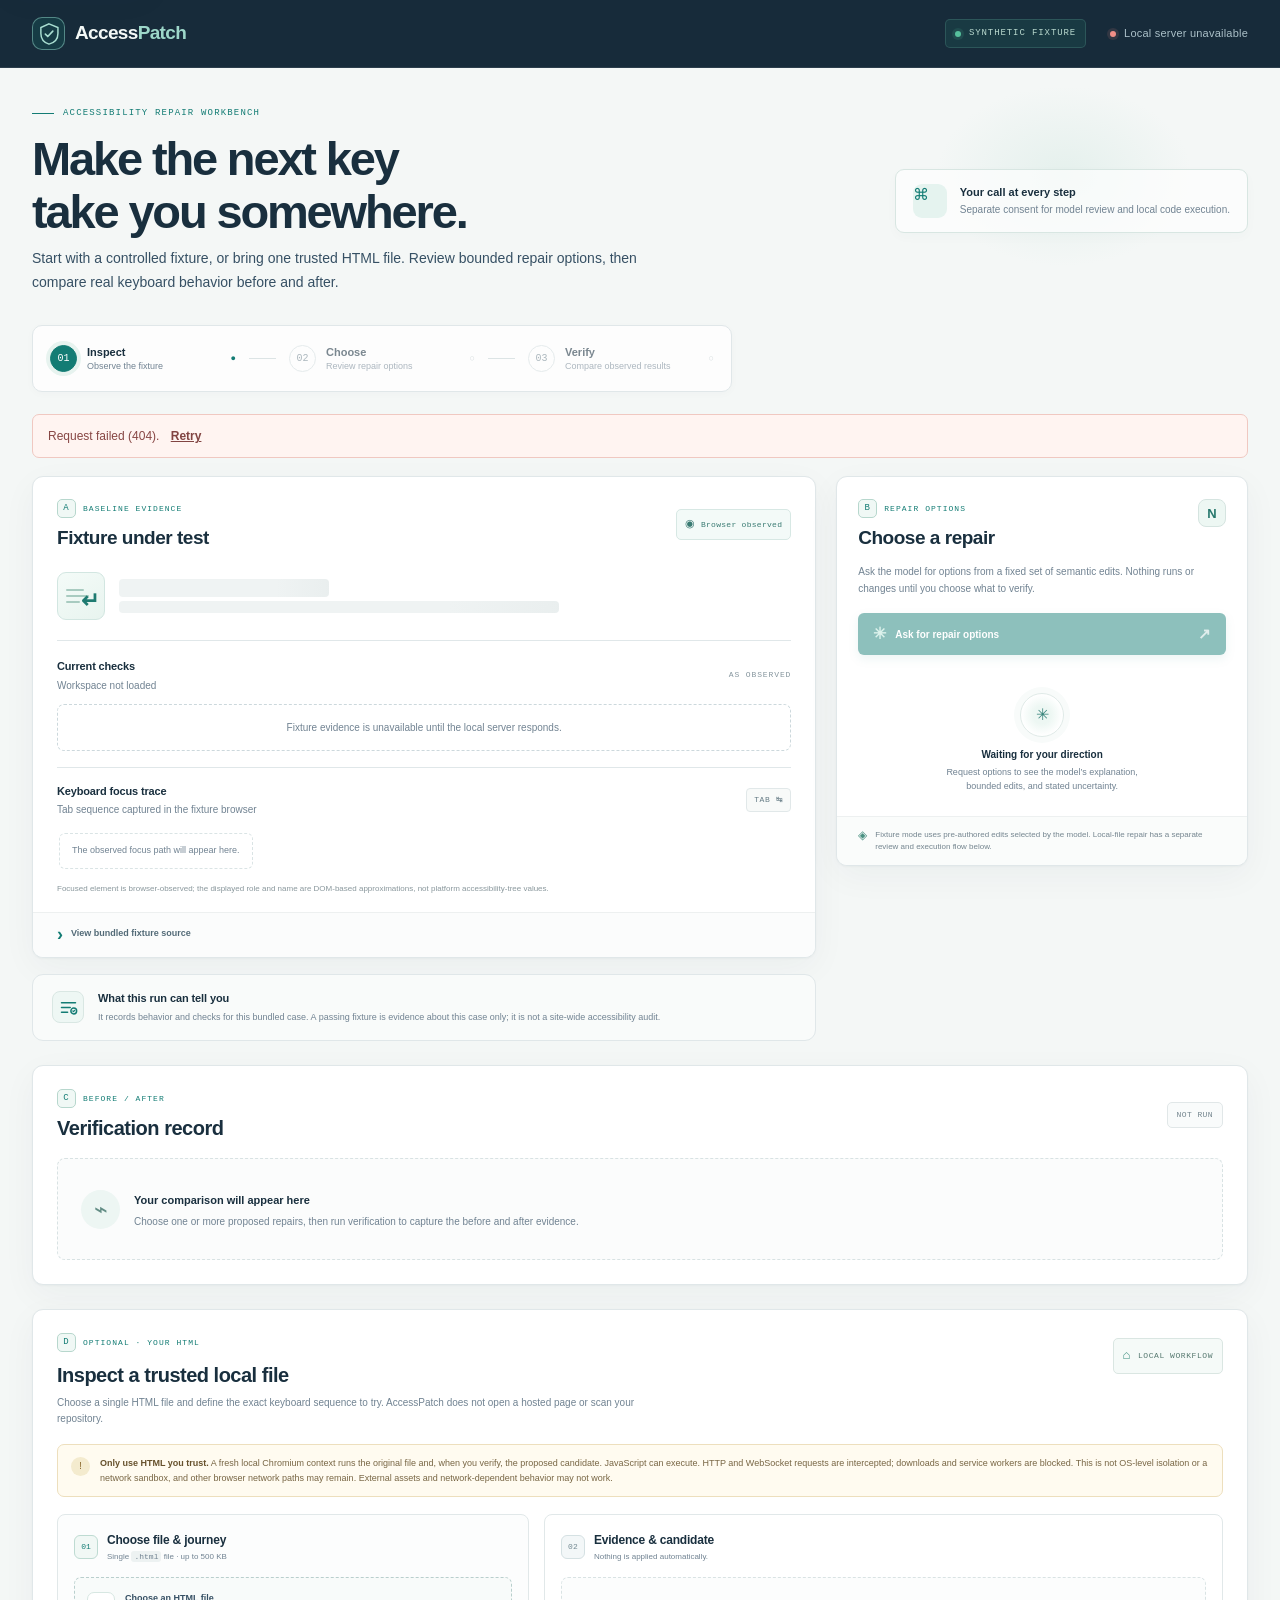
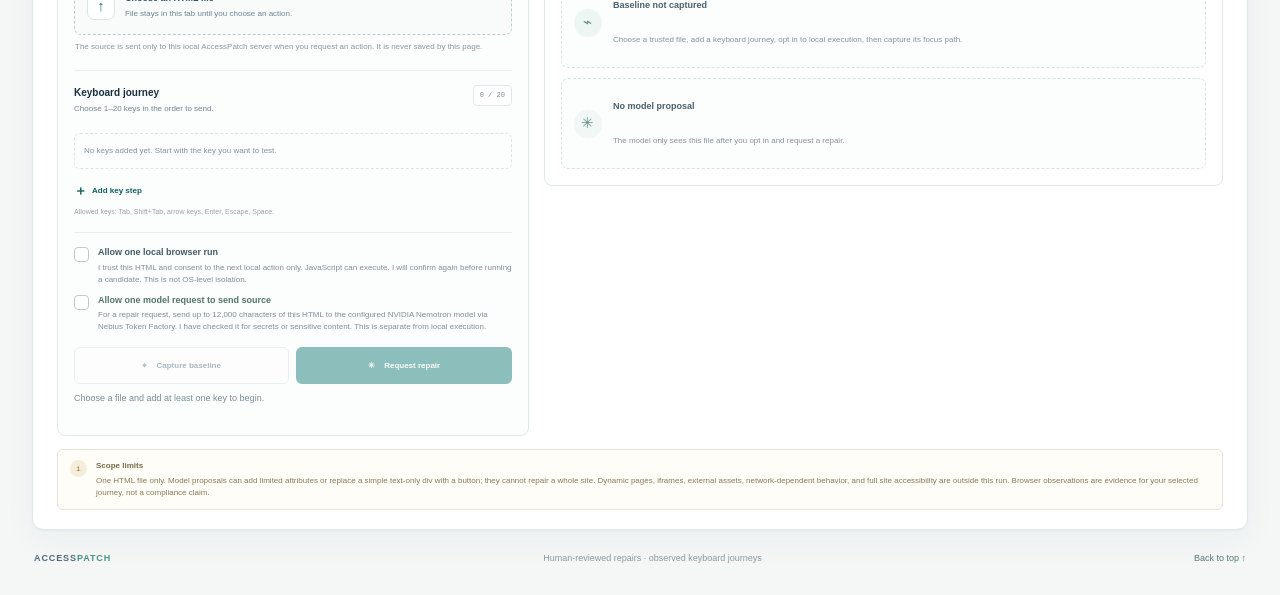
==== index.html @ 70b132ab "Build local accessibility review workbench" ====
<!doctype html>
<html lang="en">
<head>
  <meta charset="utf-8">
  <meta name="viewport" content="width=device-width, initial-scale=1">
  <meta name="theme-color" content="#172b3a">
  <title>AccessPatch — keyboard repair workbench</title>
  <link rel="stylesheet" href="/style.css">
  <script src="/app.js" defer></script>
</head>
<body>
  <a class="skip-link" href="#main">Skip to workbench</a>
  <header class="topbar">
    <a class="brand" href="#main" aria-label="AccessPatch home">
      <span class="brand-mark" aria-hidden="true">
        <svg viewBox="0 0 32 32" fill="none"><path d="M16 3.5 27 8v7.4c0 7.2-4.4 11.4-11 13.1C10.4 26.8 6 22.6 6 15.4V8l10-4.5Z" stroke="currentColor" stroke-width="1.8"/><path d="m11.5 16.1 3 3 6.2-6.6" stroke="currentColor" stroke-width="2" stroke-linecap="round" stroke-linejoin="round"/></svg>
      </span>
      <span class="brand-name">Access<span>Patch</span></span>
    </a>
    <div class="topbar-meta">
      <span class="scope-pill"><span class="scope-dot" aria-hidden="true"></span>SYNTHETIC FIXTURE</span>
      <span class="api-state" id="api-state" role="status"><span class="state-dot" aria-hidden="true"></span><span id="api-state-text">Connecting…</span></span>
    </div>
  </header>

  <main id="main" class="page-shell">
    <section class="intro" aria-labelledby="page-title">
      <div class="intro-copy">
        <p class="eyebrow"><span class="eyebrow-rule"></span>ACCESSIBILITY REPAIR WORKBENCH</p>
        <h1 id="page-title">Make the next key<br class="desktop-break"> take you somewhere.</h1>
        <p class="intro-lede">Start with a controlled fixture, or bring one trusted HTML file. Review bounded repair options, then compare real keyboard behavior before and after.</p>
      </div>
      <div class="scope-note">
        <span class="scope-note-icon" aria-hidden="true">⌘</span>
        <div><strong>Your call at every step</strong><span>Separate consent for model review and local code execution.</span></div>
      </div>
    </section>

    <nav class="workflow" aria-label="Workbench steps">
      <div class="workflow-step is-current" id="step-inspect"><span class="step-number">01</span><span><strong>Inspect</strong><small>Observe the fixture</small></span><span class="step-state" aria-hidden="true">●</span></div>
      <span class="workflow-connector" aria-hidden="true"></span>
      <div class="workflow-step" id="step-propose"><span class="step-number">02</span><span><strong>Choose</strong><small>Review repair options</small></span><span class="step-state" aria-hidden="true">○</span></div>
      <span class="workflow-connector" aria-hidden="true"></span>
      <div class="workflow-step" id="step-verify"><span class="step-number">03</span><span><strong>Verify</strong><small>Compare observed results</small></span><span class="step-state" aria-hidden="true">○</span></div>
    </nav>

    <div id="global-message" class="global-message" hidden role="alert"></div>

    <div class="workspace-grid">
      <div class="evidence-column">
        <section class="panel fixture-panel" aria-labelledby="fixture-heading" aria-busy="true" id="fixture-panel">
          <div class="panel-heading">
            <div>
              <p class="section-kicker"><span class="kicker-index">A</span> BASELINE EVIDENCE</p>
              <h2 id="fixture-heading">Fixture under test</h2>
            </div>
            <span class="source-badge"><span class="source-icon" aria-hidden="true">◉</span> Browser observed</span>
          </div>
          <div class="fixture-identity">
            <div class="fixture-glyph" aria-hidden="true"><span>↵</span><i></i><i></i><i></i></div>
            <div class="fixture-title-wrap">
              <h3 id="fixture-title"><span class="skeleton skeleton-title"></span></h3>
              <p id="fixture-description" class="fixture-description"><span class="skeleton skeleton-copy"></span></p>
            </div>
          </div>
          <div class="evidence-divider"></div>
          <div class="subheading-row">
            <div><h3 class="subheading">Current checks</h3><p class="muted" id="baseline-summary">Waiting for fixture evidence…</p></div>
            <span class="mini-label">AS OBSERVED</span>
          </div>
          <div id="baseline-checks" class="check-list" aria-live="polite">
            <div class="loading-line"><span class="spinner" aria-hidden="true"></span> Loading browser checks…</div>
          </div>
          <div class="trace-section">
            <div class="subheading-row trace-heading"><div><h3 class="subheading">Keyboard focus trace</h3><p class="muted">Tab sequence captured in the fixture browser</p></div><span class="trace-key" aria-hidden="true">TAB ↹</span></div>
            <div class="trace-rail" id="baseline-trace" aria-label="Baseline keyboard focus trace">
              <div class="trace-empty">The observed focus path will appear here.</div>
            </div>
            <p class="trace-note">Focused element is browser-observed; the displayed role and name are DOM-based approximations, not platform accessibility-tree values.</p>
          </div>
          <details class="source-details">
            <summary><span class="summary-chevron" aria-hidden="true">›</span> View bundled fixture source</summary>
            <div class="source-caption">Read-only source supplied by the controlled fixture.</div>
            <pre class="code-block"><code id="fixture-source">Source loads with the fixture.</code></pre>
          </details>
        </section>

        <section class="panel method-panel" aria-labelledby="method-heading">
          <div class="method-icon" aria-hidden="true"><svg viewBox="0 0 24 24" fill="none"><path d="M4 6.5h16M4 12h10M4 17.5h7" stroke="currentColor" stroke-width="1.7" stroke-linecap="round"/><circle cx="18" cy="16" r="3.3" stroke="currentColor" stroke-width="1.7"/><path d="m17 16 0.7.7 1.4-1.5" stroke="currentColor" stroke-width="1.4" stroke-linecap="round" stroke-linejoin="round"/></svg></div>
          <div><h2 id="method-heading">What this run can tell you</h2><p>It records behavior and checks for this bundled case. A passing fixture is evidence about this case only; it is not a site-wide accessibility audit.</p></div>
        </section>
      </div>

      <aside class="planner-column" aria-label="Repair planning">
        <section class="panel planner-panel" aria-labelledby="planner-heading">
          <div class="panel-heading planner-title-row">
            <div><p class="section-kicker"><span class="kicker-index">B</span> REPAIR OPTIONS</p><h2 id="planner-heading">Choose a repair</h2></div>
            <span class="model-mark" aria-label="Model assisted">N</span>
          </div>
          <p class="planner-intro">Ask the model for options from a fixed set of semantic edits. Nothing runs or changes until you choose what to verify.</p>
          <button class="button button-primary button-full" id="propose-button" type="button" disabled>
            <span class="button-symbol" aria-hidden="true">✳</span><span class="button-label">Ask for repair options</span><span class="button-arrow" aria-hidden="true">↗</span>
          </button>
          <div id="proposal-area" class="proposal-area" aria-live="polite" aria-busy="false">
            <div class="proposal-empty"><span class="empty-orbit" aria-hidden="true"><span>✳</span></span><strong>Waiting for your direction</strong><p>Request options to see the model’s explanation, bounded edits, and stated uncertainty.</p></div>
          </div>
          <div id="selection-controls" class="selection-controls" hidden>
            <div class="selection-header"><span class="mini-label">YOUR PATCH SELECTION</span><span id="selection-count" class="selection-count">0 selected</span></div>
            <div id="repair-options" class="repair-options"></div>
            <div class="selection-actions">
              <button type="button" class="text-button" id="select-all-button">Select all</button>
              <span class="action-separator" aria-hidden="true">·</span>
              <button type="button" class="text-button" id="clear-selection-button">Clear</button>
            </div>
            <button class="button button-dark button-full" id="verify-button" type="button" disabled><span class="verify-icon" aria-hidden="true">✓</span><span class="button-label">Verify selected patch</span><span class="button-arrow" aria-hidden="true">→</span></button>
            <p class="button-caption">Verification tests this exact selection in the controlled fixture.</p>
          </div>
          <div class="planner-footnote"><span class="lock-mark" aria-hidden="true">◈</span><span>Fixture mode uses pre-authored edits selected by the model. Local-file repair has a separate review and execution flow below.</span></div>
        </section>

        <section class="panel model-output-panel" id="model-output-panel" aria-labelledby="model-output-heading" hidden>
          <div class="panel-heading compact-heading"><div><p class="section-kicker">MODEL OUTPUT</p><h2 id="model-output-heading">Reasoning &amp; uncertainty</h2></div><span id="model-label" class="model-name"></span></div>
          <p id="proposal-summary" class="proposal-summary"></p>
          <div class="uncertainty-heading"><span class="uncertainty-glyph" aria-hidden="true">?</span><h3>What remains uncertain</h3></div>
          <ul id="uncertainty-list" class="uncertainty-list"></ul>
          <details class="raw-output-details"><summary>View structured model response</summary><pre id="raw-proposal" class="code-block raw-code"></pre></details>
        </section>
      </aside>
    </div>

    <section class="verification-section" id="verification-section" aria-labelledby="verification-heading">
      <div class="verification-heading-row">
        <div><p class="section-kicker"><span class="kicker-index">C</span> BEFORE / AFTER</p><h2 id="verification-heading">Verification record</h2></div>
        <span id="verification-state" class="verification-state">Not run</span>
      </div>
      <div id="verification-placeholder" class="verification-placeholder"><span class="placeholder-icon" aria-hidden="true">⌁</span><div><strong>Your comparison will appear here</strong><p>Choose one or more proposed repairs, then run verification to capture the before and after evidence.</p></div></div>
      <div id="verification-stale" class="verification-stale" hidden role="status">Selection changed. Run verification again to refresh the evidence for this exact patch.</div>
      <div id="verification-results" hidden>
        <div class="method-banner"><span class="method-dot" aria-hidden="true"></span><span>Chromium keyboard run · JavaScript disabled · HTTP/WebSocket requests intercepted · not a network sandbox</span><span class="method-badge">OBSERVED</span></div>
        <div class="comparison-grid">
          <article class="comparison-card before-card" aria-labelledby="before-title">
            <div class="comparison-title"><div><span class="comparison-index">01</span><h3 id="before-title">Before</h3></div><span class="comparison-tag tag-before">BASELINE</span></div>
            <p id="before-summary" class="comparison-summary"></p>
            <h4 class="evidence-subtitle">Checks</h4><div id="before-checks" class="result-check-list"></div>
            <h4 class="evidence-subtitle">Keyboard focus trace</h4><div id="before-trace" class="result-trace"></div>
          </article>
          <article class="comparison-card after-card" aria-labelledby="after-title">
            <div class="comparison-title"><div><span class="comparison-index">02</span><h3 id="after-title">After</h3></div><span class="comparison-tag tag-after">CANDIDATE</span></div>
            <p id="after-summary" class="comparison-summary"></p>
            <h4 class="evidence-subtitle">Checks</h4><div id="after-checks" class="result-check-list"></div>
            <h4 class="evidence-subtitle">Keyboard focus trace</h4><div id="after-trace" class="result-trace"></div>
          </article>
        </div>
        <div class="diff-panel">
          <div class="diff-heading"><div><span class="diff-icon" aria-hidden="true">±</span><div><h3>Proposed source diff</h3><p>Candidate only · the fixture source remains unchanged</p></div></div><button id="copy-diff-button" type="button" class="copy-button" disabled><span aria-hidden="true">▢</span> Copy diff</button></div>
          <pre class="diff-block" tabindex="0" aria-label="Proposed source diff"><code id="diff-output">The verified candidate diff will appear here.</code></pre>
        </div>
        <div class="limitations-panel" id="limitations-panel" hidden><div class="limitations-mark" aria-hidden="true">i</div><div><h3>Limitations returned with this verification</h3><ul id="limitations-list"></ul></div></div>
      </div>
      <div id="verification-error" class="verification-error" hidden role="alert"></div>
    </section>

    <section class="local-workspace" aria-labelledby="local-heading" id="local-workspace">
      <div class="local-heading-row">
        <div><p class="section-kicker"><span class="kicker-index">D</span> OPTIONAL · YOUR HTML</p><h2 id="local-heading">Inspect a trusted local file</h2><p class="local-lede">Choose a single HTML file and define the exact keyboard sequence to try. AccessPatch does not open a hosted page or scan your repository.</p></div>
        <span class="local-only-badge"><span aria-hidden="true">⌂</span> LOCAL WORKFLOW</span>
      </div>
      <div class="local-disclosure" role="note">
        <span class="disclosure-icon" aria-hidden="true">!</span>
        <p><strong>Only use HTML you trust.</strong> A fresh local Chromium context runs the original file and, when you verify, the proposed candidate. JavaScript can execute. HTTP and WebSocket requests are intercepted; downloads and service workers are blocked. This is not OS-level isolation or a network sandbox, and other browser network paths may remain. External assets and network-dependent behavior may not work.</p>
      </div>
      <div class="local-grid">
        <div class="local-input-panel">
          <div class="local-panel-title"><span class="local-step">01</span><div><h3>Choose file &amp; journey</h3><p>Single <code>.html</code> file · up to 500 KB</p></div></div>
          <label class="file-picker" for="html-file">
            <span class="file-picker-icon" aria-hidden="true">↑</span>
            <span><strong>Choose an HTML file</strong><small id="file-selection-status">File stays in this tab until you choose an action.</small></span>
            <input id="html-file" type="file" accept=".html,.htm,text/html" aria-describedby="file-help file-error">
          </label>
          <p id="file-help" class="field-help">The source is sent only to this local AccessPatch server when you request an action. It is never saved by this page.</p>
          <p id="file-error" class="field-error" role="status" hidden></p>

          <div class="journey-editor">
            <div class="journey-title-row"><div><h4>Keyboard journey</h4><p>Choose 1–20 keys in the order to send.</p></div><span id="journey-count" class="journey-count">0 / 20</span></div>
            <ol id="journey-steps" class="journey-steps" aria-label="Keyboard journey sequence"></ol>
            <div class="journey-empty" id="journey-empty">No keys added yet. Start with the key you want to test.</div>
            <button type="button" class="add-key-button" id="add-key-button"><span aria-hidden="true">＋</span> Add key step</button>
            <p class="journey-allowed">Allowed keys: Tab, Shift+Tab, arrow keys, Enter, Escape, Space.</p>
          </div>

          <div class="consent-block">
            <label class="consent-label"><input id="run-consent" type="checkbox"><span class="custom-check" aria-hidden="true"></span><span><strong>Allow one local browser run</strong><small>I trust this HTML and consent to the next local action only. JavaScript can execute. I will confirm again before running a candidate. This is not OS-level isolation.</small></span></label>
            <label class="consent-label model-consent-label"><input id="model-consent" type="checkbox"><span class="custom-check" aria-hidden="true"></span><span><strong>Allow one model request to send source</strong><small>For a repair request, send up to 12,000 characters of this HTML to the configured NVIDIA Nemotron model via Nebius Token Factory. I have checked it for secrets or sensitive content. This is separate from local execution.</small></span></label>
          </div>

          <div class="local-actions">
            <button type="button" class="button button-outline" id="inspect-local-button" disabled><span aria-hidden="true">⌖</span><span class="button-label">Capture baseline</span></button>
            <button type="button" class="button button-primary" id="propose-local-button" disabled><span aria-hidden="true">✳</span><span class="button-label">Request repair</span></button>
          </div>
          <div class="local-action-status" id="local-action-status" role="status" aria-live="polite">Choose a file and add at least one key to begin.</div>
        </div>

        <div class="local-output-panel">
          <div class="local-panel-title"><span class="local-step local-step-muted">02</span><div><h3>Evidence &amp; candidate</h3><p>Nothing is applied automatically.</p></div></div>
          <div id="local-baseline-output" class="local-output-block">
            <div class="local-output-empty"><span aria-hidden="true">⌁</span><strong>Baseline not captured</strong><p>Choose a trusted file, add a keyboard journey, opt in to local execution, then capture its focus path.</p></div>
          </div>
          <div id="local-proposal-output" class="local-output-block proposal-output-block">
            <div class="local-output-empty subdued-empty"><span aria-hidden="true">✳</span><strong>No model proposal</strong><p>The model only sees this file after you opt in and request a repair.</p></div>
          </div>
          <div id="local-verify-controls" class="local-verify-controls" hidden>
            <div class="candidate-ready"><span class="candidate-check" aria-hidden="true">✓</span><div><strong>Candidate ready for review</strong><small>Review the full diff above. Verify runs both source versions with your keyboard journey.</small></div></div>
            <button type="button" class="button button-dark button-full" id="verify-local-button" disabled><span aria-hidden="true">↹</span><span class="button-label">Verify candidate locally</span><span class="button-arrow" aria-hidden="true">→</span></button>
            <div class="local-download-actions"><button type="button" class="download-button" id="download-candidate-button" hidden>Download verified candidate HTML</button><button type="button" class="download-button" id="download-report-button" hidden>Download evidence report (JSON)</button></div>
          </div>
          <div id="local-verify-output" class="local-output-block local-verify-output" hidden></div>
        </div>
      </div>
      <div class="local-limitations"><span class="limits-icon" aria-hidden="true">i</span><div><strong>Scope limits</strong><p>One HTML file only. Model proposals can add limited attributes or replace a simple text-only div with a button; they cannot repair a whole site. Dynamic pages, iframes, external assets, network-dependent behavior, and full site accessibility are outside this run. Browser observations are evidence for your selected journey, not a compliance claim.</p></div></div>
    </section>

    <footer class="page-footer"><span class="footer-brand">ACCESS<span>PATCH</span></span><span>Human-reviewed repairs · observed keyboard journeys</span><a href="#main">Back to top ↑</a></footer>
  </main>
</body>
</html>
---- style.css ----
:root {
  color-scheme: light;
  --ink: #192f3e;
  --ink-2: #365064;
  --muted: #718392;
  --muted-2: #91a0aa;
  --line: #e0e7e9;
  --line-strong: #ccd8dc;
  --canvas: #f4f7f6;
  --paper: #fff;
  --teal: #137c74;
  --teal-deep: #0d625c;
  --teal-soft: #e5f3ef;
  --blue: #4a75a0;
  --blue-soft: #eaf1f8;
  --amber: #a46b20;
  --amber-soft: #fff5e4;
  --red: #b54d4e;
  --red-soft: #fff0ee;
  --green: #247665;
  --green-soft: #e6f5ed;
  --shadow: 0 10px 35px rgba(28, 55, 67, .045), 0 1px 2px rgba(28, 55, 67, .035);
  --sans: 'DM Sans', 'Segoe UI', sans-serif;
  --display: 'Manrope', 'Segoe UI', sans-serif;
  --mono: 'DM Mono', 'Cascadia Code', 'Consolas', monospace;
}

* { box-sizing: border-box; }
html { scroll-behavior: smooth; scroll-padding-top: 24px; }
body { margin: 0; background: var(--canvas); color: var(--ink); font-family: var(--sans); font-size: 14px; line-height: 1.5; -webkit-font-smoothing: antialiased; }
button, input { font: inherit; }
button { color: inherit; }
button:focus-visible, a:focus-visible, summary:focus-visible, input:focus-visible, pre:focus-visible { outline: 3px solid #4b9eab; outline-offset: 3px; }
[hidden] { display: none !important; }
.skip-link { position: fixed; top: 8px; left: 8px; z-index: 20; transform: translateY(-150%); padding: 10px 14px; border-radius: 8px; background: #fff; color: var(--ink); box-shadow: var(--shadow); }
.skip-link:focus { transform: translateY(0); }

.topbar { height: 68px; padding: 0 max(32px, calc((100vw - 1280px) / 2)); display: flex; justify-content: space-between; align-items: center; color: #f4f9f7; background: #172b3a; border-bottom: 1px solid rgba(255,255,255,.09); }
.brand { display: inline-flex; align-items: center; gap: 10px; text-decoration: none; color: inherit; }
.brand-mark { width: 33px; height: 33px; display: grid; place-items: center; border: 1px solid rgba(153,221,208,.48); border-radius: 10px; color: #a9ded1; background: rgba(23,137,120,.18); }
.brand-mark svg { width: 26px; height: 26px; }
.brand-name { font-family: var(--display); font-size: 19px; font-weight: 800; letter-spacing: -.65px; }
.brand-name span { color: #9dd7c9; }
.topbar-meta { display: flex; gap: 24px; align-items: center; }
.scope-pill, .api-state { display: inline-flex; align-items: center; gap: 8px; font-family: var(--mono); font-size: 9px; letter-spacing: .1em; }
.scope-pill { padding: 7px 9px; color: #b8d8ce; background: rgba(38,122,107,.2); border: 1px solid rgba(113,186,167,.22); border-radius: 5px; }
.scope-dot, .state-dot { width: 6px; height: 6px; flex: 0 0 auto; border-radius: 100%; background: #56c09d; box-shadow: 0 0 0 3px rgba(86,192,157,.12); }
.api-state { color: #abc0c8; letter-spacing: .02em; font-family: var(--sans); font-size: 11px; }
.api-state.is-error .state-dot { background: #f08e87; box-shadow: 0 0 0 3px rgba(240,142,135,.12); }

.page-shell { width: min(1280px, calc(100% - 64px)); margin: 0 auto; }
.intro { position: relative; min-height: 223px; display: flex; justify-content: space-between; align-items: center; gap: 32px; padding: 39px 0 31px; }
.intro::after { position: absolute; z-index: -1; content: ''; right: 4%; top: 13px; width: 270px; height: 190px; opacity: .45; background: radial-gradient(ellipse, rgba(190,223,213,.63), transparent 67%); pointer-events: none; }
.intro-copy { max-width: 690px; }
.eyebrow, .section-kicker { margin: 0; display: flex; align-items: center; gap: 9px; color: var(--teal); font-family: var(--mono); font-size: 9px; font-weight: 500; letter-spacing: .13em; }
.eyebrow-rule { display: inline-block; width: 22px; height: 1px; background: var(--teal); }
h1, h2, h3, h4, p { margin-top: 0; }
h1 { margin: 11px 0 9px; color: var(--ink); font-family: var(--display); font-size: clamp(31px, 3.8vw, 47px); font-weight: 700; letter-spacing: -2.15px; line-height: 1.13; }
.intro-lede { max-width: 620px; margin: 0; color: var(--ink-2); font-size: 14px; line-height: 1.7; }
.scope-note { display: flex; align-items: center; gap: 13px; min-width: 257px; padding: 14px 17px; border: 1px solid #d8e6e2; border-radius: 9px; background: rgba(255,255,255,.68); box-shadow: 0 4px 12px rgba(31,70,67,.025); }
.scope-note-icon { width: 34px; height: 34px; display: grid; place-items: center; border-radius: 9px; color: var(--teal); background: var(--teal-soft); font-family: var(--mono); font-size: 16px; }
.scope-note strong, .scope-note span { display: block; }
.scope-note strong { margin-bottom: 2px; font-size: 11px; font-weight: 700; }
.scope-note div span { color: var(--muted); font-size: 10px; }

.workflow { display: flex; align-items: center; width: fit-content; max-width: 100%; min-height: 67px; margin: 0 0 22px; padding: 10px 17px; border: 1px solid var(--line); border-radius: 10px; background: rgba(255,255,255,.82); box-shadow: 0 2px 9px rgba(30,55,65,.025); }
.workflow-step { display: flex; align-items: center; gap: 10px; min-width: 186px; opacity: .57; }
.workflow-step.is-current, .workflow-step.is-done { opacity: 1; }
.step-number { width: 27px; height: 27px; display: grid; place-items: center; border: 1px solid #d4dee0; border-radius: 50%; color: #718590; font-family: var(--mono); font-size: 10px; }
.workflow-step.is-current .step-number { color: #fff; background: var(--teal); border-color: var(--teal); box-shadow: 0 0 0 4px #e7f3ef; }
.workflow-step.is-done .step-number { color: var(--teal); background: var(--teal-soft); border-color: #c6e1d9; }
.workflow-step strong, .workflow-step small { display: block; }
.workflow-step strong { font-size: 11px; line-height: 1.5; }
.workflow-step small { color: var(--muted); font-size: 9px; }
.step-state { margin-left: auto; color: #b3c0c4; font-size: 9px; }
.workflow-step.is-current .step-state, .workflow-step.is-done .step-state { color: var(--teal); }
.workflow-connector { width: 27px; height: 1px; margin: 0 13px; background: #dce4e5; }
.global-message { margin: 0 0 18px; padding: 12px 15px; border: 1px solid #f0c8c1; border-radius: 7px; color: #874644; background: #fff4f1; font-size: 12px; }
.global-message button { margin-left: 8px; padding: 0; border: 0; color: #814442; background: transparent; font-weight: 700; text-decoration: underline; cursor: pointer; }

.workspace-grid { display: grid; grid-template-columns: minmax(0, 1.6fr) minmax(325px, .84fr); align-items: start; gap: 20px; }
.evidence-column, .planner-column { display: grid; gap: 16px; min-width: 0; }
.panel { border: 1px solid var(--line); border-radius: 11px; background: var(--paper); box-shadow: var(--shadow); }
.fixture-panel { padding: 22px 24px 0; overflow: hidden; }
.panel-heading { display: flex; justify-content: space-between; align-items: center; gap: 16px; }
.section-kicker { gap: 7px; font-size: 8px; }
.kicker-index { width: 19px; height: 19px; display: grid; place-items: center; border: 1px solid #b7d7cd; border-radius: 5px; background: #f0f8f5; color: var(--teal); font-family: var(--mono); font-size: 9px; }
.panel h2, .verification-section h2 { margin: 8px 0 0; font-family: var(--display); font-size: 19px; line-height: 1.25; letter-spacing: -.48px; }
.source-badge { display: inline-flex; align-items: center; gap: 6px; padding: 6px 8px; border: 1px solid #d7e8e4; border-radius: 5px; color: #397a72; background: #f3faf8; font-family: var(--mono); font-size: 8px; letter-spacing: .035em; white-space: nowrap; }
.source-icon { font-size: 11px; }
.fixture-identity { display: flex; align-items: center; gap: 14px; padding: 22px 0 20px; }
.fixture-glyph { position: relative; width: 48px; height: 48px; flex: 0 0 auto; display: flex; flex-direction: column; justify-content: center; gap: 4px; padding: 8px; overflow: hidden; border: 1px solid #d2e6e1; border-radius: 9px; color: #31766d; background: linear-gradient(145deg,#f4fbf8,#e8f4ef); }
.fixture-glyph span { position: absolute; right: 5px; bottom: 2px; color: #1f7b71; font-family: var(--display); font-size: 22px; font-weight: 700; }
.fixture-glyph i { width: 18px; height: 2px; border-radius: 3px; background: #a8cbc0; }
.fixture-glyph i:nth-of-type(2) { width: 23px; }.fixture-glyph i:nth-of-type(3) { width: 14px; }
.fixture-title-wrap { min-width: 0; }
.fixture-title-wrap h3 { margin: 0 0 4px; font-family: var(--display); font-size: 16px; font-weight: 700; letter-spacing: -.35px; }
.fixture-description { max-width: 570px; margin: 0; color: var(--muted); font-size: 11px; line-height: 1.55; }
.evidence-divider { height: 1px; background: var(--line); }
.subheading-row { display: flex; align-items: center; justify-content: space-between; gap: 12px; }
.fixture-panel > .subheading-row { padding: 17px 0 11px; }
.subheading { margin: 0; font-size: 11px; font-weight: 700; letter-spacing: -.15px; }
.muted { margin: 3px 0 0; color: var(--muted); font-size: 10px; }
.mini-label { color: #85959d; font-family: var(--mono); font-size: 8px; font-weight: 500; letter-spacing: .11em; white-space: nowrap; }
.check-list { display: grid; gap: 7px; }
.check-row { display: grid; grid-template-columns: 22px minmax(0,1fr) auto; align-items: center; gap: 9px; min-height: 42px; padding: 8px 11px; border: 1px solid #e6ebec; border-radius: 7px; background: #fcfdfd; }
.check-icon { width: 21px; height: 21px; display: grid; place-items: center; border-radius: 6px; font-size: 11px; font-weight: 700; }
.check-row.is-pass .check-icon { color: var(--green); background: var(--green-soft); }
.check-row.is-fail .check-icon { color: var(--red); background: var(--red-soft); }
.check-row.is-other .check-icon { color: var(--amber); background: var(--amber-soft); }
.check-copy { min-width: 0; }
.check-copy strong { display: block; overflow-wrap: anywhere; color: var(--ink-2); font-size: 10px; font-weight: 600; }
.check-copy p { margin: 2px 0 0; color: var(--muted); font-size: 9px; line-height: 1.45; }
.check-source { padding: 4px 6px; border: 1px solid #e5eaeb; border-radius: 4px; color: #7e909b; background: #fff; font-family: var(--mono); font-size: 7px; letter-spacing: .025em; white-space: nowrap; }
.loading-line { display: flex; align-items: center; gap: 9px; min-height: 42px; color: var(--muted); font-size: 10px; }
.spinner { width: 14px; height: 14px; display: inline-block; border: 2px solid #d6e7e3; border-top-color: var(--teal); border-radius: 50%; animation: spin .8s linear infinite; }
@keyframes spin { to { transform: rotate(360deg); } }
.empty-evidence { padding: 15px; border: 1px dashed var(--line-strong); border-radius: 7px; color: var(--muted); text-align: center; font-size: 10px; }

.trace-section { margin-top: 16px; padding: 15px 0 18px; border-top: 1px solid var(--line); }
.trace-heading { margin-bottom: 14px; }
.trace-key { padding: 5px 7px; border: 1px solid #e1e8e9; border-radius: 4px; color: #647a84; background: #f8faf9; font-family: var(--mono); font-size: 8px; letter-spacing: .07em; }
.trace-rail { display: flex; gap: 0; align-items: flex-start; overflow-x: auto; padding: 2px 2px 5px; scrollbar-color: #c8d8d5 transparent; scrollbar-width: thin; }
.trace-step { position: relative; flex: 1 0 92px; min-width: 92px; max-width: 150px; padding: 0 9px 0 0; }
.trace-step:not(:last-child)::after { position: absolute; content: ''; top: 11px; left: 25px; right: 5px; height: 1px; background: #d6e5e0; }
.trace-point { position: relative; z-index: 1; width: 22px; height: 22px; display: grid; place-items: center; margin-bottom: 7px; border: 1px solid #b8dacf; border-radius: 50%; color: var(--teal); background: #f3faf7; font-family: var(--mono); font-size: 8px; }
.trace-step strong { display: block; overflow: hidden; color: #314b5b; font-size: 9px; font-weight: 600; text-overflow: ellipsis; white-space: nowrap; }
.trace-step span { display: block; margin-top: 2px; color: var(--muted); font-size: 8px; text-overflow: ellipsis; white-space: nowrap; overflow: hidden; }
.trace-empty { padding: 10px 12px; border: 1px dashed #dae4e5; border-radius: 6px; color: var(--muted); font-size: 9px; }
.trace-step.is-failure .trace-point { color: #a94e4f; border-color: #e4beb9; background: #fff3f0; }
.source-details { margin: 0 -24px; padding: 12px 24px 14px; border-top: 1px solid #edf0f0; background: #fbfcfc; }
.source-details summary, .raw-output-details summary { display: flex; align-items: center; gap: 8px; color: #526a77; font-size: 9px; font-weight: 600; cursor: pointer; list-style: none; }
.source-details summary::-webkit-details-marker, .raw-output-details summary::-webkit-details-marker { display: none; }
.summary-chevron { display: inline-block; color: var(--teal); font-size: 18px; line-height: 1; transition: transform .15s ease; }
.source-details[open] .summary-chevron { transform: rotate(90deg); }
.source-caption { padding: 9px 0 6px; color: var(--muted); font-size: 9px; }
.code-block { max-height: 260px; margin: 0; padding: 13px; overflow: auto; border: 1px solid #dce5e7; border-radius: 6px; color: #d6e4e4; background: #172b3a; font-family: var(--mono); font-size: 9px; line-height: 1.65; tab-size: 2; white-space: pre; }

.method-panel { display: flex; align-items: flex-start; gap: 14px; padding: 16px 19px; background: #f9fbfa; box-shadow: none; }
.method-icon { width: 32px; height: 32px; flex: 0 0 auto; display: grid; place-items: center; border: 1px solid #d9e7e3; border-radius: 8px; color: var(--teal); background: #eef7f4; }
.method-icon svg { width: 21px; height: 21px; }
.method-panel h2 { margin: 1px 0 4px; font-size: 11px; letter-spacing: -.1px; }
.method-panel p { margin: 0; color: var(--muted); font-size: 9px; line-height: 1.6; }

.planner-panel { padding: 22px 21px 0; overflow: hidden; }
.planner-title-row { align-items: flex-start; }
.model-mark { width: 28px; height: 28px; display: grid; place-items: center; border: 1px solid #d5e4e0; border-radius: 8px; color: #27786d; background: #edf7f3; font-family: var(--display); font-size: 13px; font-weight: 800; }
.planner-intro { margin: 14px 0 16px; color: var(--muted); font-size: 10px; line-height: 1.65; }
.button { display: inline-flex; justify-content: center; align-items: center; gap: 9px; min-height: 42px; padding: 0 14px; border: 1px solid transparent; border-radius: 6px; font-size: 10px; font-weight: 700; cursor: pointer; transition: transform .15s ease, background .15s ease, border-color .15s ease; }
.button:hover:not(:disabled) { transform: translateY(-1px); }
.button:active:not(:disabled) { transform: translateY(0); }
.button:disabled { cursor: not-allowed; opacity: .48; }
.button-full { width: 100%; }
.button-primary { color: #fff; background: var(--teal); box-shadow: 0 4px 10px rgba(19,124,116,.15); }
.button-primary:hover:not(:disabled) { background: var(--teal-deep); }
.button-dark { color: #fff; background: #203b4c; }
.button-dark:hover:not(:disabled) { background: #142d3d; }
.button-symbol { color: #b8e5d9; font-size: 16px; line-height: 1; }
.button-arrow { margin-left: auto; color: rgba(255,255,255,.73); font-size: 15px; }
.button-primary .button-arrow { margin-left: auto; }
.proposal-area { padding: 20px 0 0; }
.proposal-empty { display: flex; align-items: center; flex-direction: column; padding: 18px 13px 22px; text-align: center; }
.empty-orbit { width: 44px; height: 44px; display: grid; place-items: center; margin-bottom: 10px; border: 1px solid #dfeae7; border-radius: 50%; color: #39847b; background: radial-gradient(circle,#edf7f3 30%,#fff 70%); font-size: 16px; box-shadow: 0 0 0 6px #f8fbfa; }
.proposal-empty strong { margin-bottom: 4px; font-size: 10px; }
.proposal-empty p { max-width: 225px; margin: 0; color: var(--muted); font-size: 9px; line-height: 1.55; }
.proposal-loading { display: flex; align-items: center; gap: 10px; padding: 19px 4px 24px; color: var(--ink-2); font-size: 10px; }
.proposal-error { margin: 14px 0 0; padding: 10px; border: 1px solid #efd1cb; border-radius: 6px; color: #8e4c49; background: #fff6f3; font-size: 9px; line-height: 1.5; }
.proposal-error button { display: inline-block; margin-top: 6px; padding: 0; border: 0; color: #854744; background: none; font-weight: 700; text-decoration: underline; cursor: pointer; }
.planner-footnote { display: flex; align-items: flex-start; gap: 8px; margin: 0 -21px; padding: 12px 21px; border-top: 1px solid #edf0f0; color: #74858f; background: #fafcfb; font-size: 8px; line-height: 1.5; }
.lock-mark { color: #4a9182; font-size: 12px; line-height: 1; }
.selection-controls { padding: 15px 0 18px; border-top: 1px solid var(--line); }
.selection-header { display: flex; justify-content: space-between; align-items: center; margin-bottom: 9px; }
.selection-count { color: #69808b; font-family: var(--mono); font-size: 8px; }
.repair-options { display: grid; gap: 7px; margin-bottom: 8px; }
.repair-option { display: flex; align-items: flex-start; gap: 9px; padding: 10px; border: 1px solid #dfe7e8; border-radius: 6px; background: #fff; cursor: pointer; transition: border-color .15s, background .15s; }
.repair-option:has(input:checked) { border-color: #b1d6cc; background: #f3faf7; }
.repair-option:hover { border-color: #a7cfc5; }
.repair-option input { width: 14px; height: 14px; flex: 0 0 auto; margin: 1px 0 0; accent-color: var(--teal); cursor: pointer; }
.repair-option-copy { display: block; min-width: 0; }
.repair-option-copy strong { display: block; margin-bottom: 3px; color: #294556; font-size: 9px; font-weight: 700; }
.repair-option-copy span { display: block; color: #71828c; font-size: 9px; line-height: 1.5; }
.repair-id { display: inline-block !important; margin-top: 5px; color: #85969d !important; font-family: var(--mono); font-size: 7px !important; }
.selection-actions { display: flex; align-items: center; gap: 8px; margin: 2px 0 13px; }
.text-button { padding: 2px 0; border: 0; color: var(--teal-deep); background: none; font-size: 9px; font-weight: 600; cursor: pointer; }
.text-button:hover { text-decoration: underline; }
.action-separator { color: #bbc5c7; font-size: 10px; }
.verify-icon { width: 17px; height: 17px; display: grid; place-items: center; border-radius: 50%; color: #9dd7ca; background: rgba(154,220,202,.14); font-size: 10px; }
.button-caption { margin: 7px 0 0; color: var(--muted); font-size: 8px; text-align: center; }
.model-output-panel { padding: 18px 20px; border-color: #dce8e4; background: linear-gradient(160deg,#fff 30%,#fbfdfc 100%); }
.compact-heading { align-items: flex-start; }
.compact-heading h2 { margin-top: 5px; font-size: 14px; }
.model-name { max-width: 120px; color: #7c8d95; font-family: var(--mono); font-size: 8px; text-align: right; overflow-wrap: anywhere; }
.proposal-summary { margin: 15px 0 16px; padding-left: 12px; border-left: 2px solid #89c7b5; color: #405868; font-size: 10px; line-height: 1.7; }
.uncertainty-heading { display: flex; align-items: center; gap: 7px; padding-top: 12px; border-top: 1px solid #e8efed; }
.uncertainty-glyph { width: 17px; height: 17px; display: grid; place-items: center; border-radius: 50%; color: #9b702d; background: #fff3df; font-family: var(--mono); font-size: 10px; }
.uncertainty-heading h3 { margin: 0; color: #705d3d; font-size: 9px; font-weight: 700; }
.uncertainty-list { display: grid; gap: 6px; margin: 8px 0 0; padding-left: 16px; color: #827253; font-size: 9px; line-height: 1.5; }
.uncertainty-list li::marker { color: #bd995e; }
.raw-output-details { margin-top: 13px; padding-top: 10px; border-top: 1px solid #e8efed; }
.raw-output-details summary { font-size: 8px; color: var(--muted); }
.raw-code { max-height: 220px; margin-top: 9px; font-size: 8px; }

.verification-section { margin-top: 24px; padding: 23px 24px 24px; border: 1px solid var(--line); border-radius: 11px; background: var(--paper); box-shadow: var(--shadow); }
.verification-heading-row { display: flex; justify-content: space-between; align-items: center; gap: 14px; margin-bottom: 17px; }
.verification-heading-row h2 { font-size: 20px; }
.verification-state { padding: 6px 9px; border: 1px solid #e1e7e8; border-radius: 5px; color: #74858e; background: #f9fbfb; font-family: var(--mono); font-size: 8px; letter-spacing: .05em; text-transform: uppercase; }
.verification-state.is-success { color: #267764; border-color: #cde3d9; background: #eff8f3; }
.verification-state.is-mixed { color: #916623; border-color: #eeddbd; background: #fff8ea; }
.verification-state.is-stale { color: #876524; border-color: #e9d8ae; background: #fff8e8; }
.verification-placeholder { display: flex; align-items: center; gap: 14px; min-height: 102px; padding: 19px 23px; border: 1px dashed #d8e2e3; border-radius: 8px; background: #fbfcfc; }
.placeholder-icon { width: 39px; height: 39px; display: grid; place-items: center; border-radius: 50%; color: #638d85; background: #edf6f3; font-family: var(--display); font-size: 23px; }
.verification-placeholder strong { font-size: 11px; }
.verification-placeholder p { margin: 4px 0 0; color: var(--muted); font-size: 10px; line-height: 1.55; }
.verification-stale { margin: 0 0 12px; padding: 10px 12px; border: 1px solid #eddfbc; border-radius: 6px; color: #8b6829; background: #fffaee; font-size: 9px; }
.method-banner { display: flex; align-items: center; gap: 8px; padding: 9px 11px; border: 1px solid #dae9e4; border-radius: 6px; color: #55746f; background: #f3f9f6; font-size: 9px; }
.method-dot { width: 7px; height: 7px; border-radius: 50%; background: #45a888; box-shadow: 0 0 0 3px #dff1e9; }
.method-badge { margin-left: auto; color: #33796d; font-family: var(--mono); font-size: 7px; letter-spacing: .1em; white-space: nowrap; }
.comparison-grid { display: grid; grid-template-columns: minmax(0,1fr) minmax(0,1fr); gap: 13px; margin-top: 12px; }
.comparison-card { min-width: 0; padding: 16px 16px 14px; border: 1px solid #e0e7e8; border-radius: 8px; background: #fcfdfd; }
.before-card { border-top: 2px solid #b1c3c9; }
.after-card { border-top: 2px solid #63ad9b; background: #fbfdfc; }
.comparison-title { display: flex; justify-content: space-between; align-items: flex-start; gap: 12px; margin-bottom: 5px; }
.comparison-title > div { display: flex; align-items: center; gap: 9px; }
.comparison-index { color: #91a0a6; font-family: var(--mono); font-size: 8px; }
.comparison-title h3 { margin: 0; font-family: var(--display); font-size: 14px; font-weight: 700; letter-spacing: -.25px; }
.comparison-tag { padding: 4px 6px; border-radius: 4px; font-family: var(--mono); font-size: 7px; letter-spacing: .08em; }
.tag-before { color: #748590; background: #edf1f2; }
.tag-after { color: #397e72; background: #e8f5ef; }
.comparison-summary { min-height: 17px; margin: 0 0 12px 26px; color: var(--muted); font-size: 9px; }
.evidence-subtitle { margin: 12px 0 7px; color: #758891; font-family: var(--mono); font-size: 8px; font-weight: 500; letter-spacing: .08em; text-transform: uppercase; }
.result-check-list { display: grid; gap: 5px; }
.result-check { display: flex; align-items: flex-start; gap: 7px; padding: 7px 8px; border: 1px solid #e8eded; border-radius: 5px; background: #fff; }
.result-check .result-mark { width: 15px; height: 15px; flex: 0 0 auto; display: grid; place-items: center; margin-top: 1px; border-radius: 4px; font-size: 8px; font-weight: 700; }
.result-check.is-pass .result-mark { color: var(--green); background: var(--green-soft); }
.result-check.is-fail .result-mark { color: var(--red); background: var(--red-soft); }
.result-check.is-other .result-mark { color: var(--amber); background: var(--amber-soft); }
.result-check-copy { min-width: 0; flex: 1; }
.result-check-copy strong { display: block; color: #435a67; font-size: 8px; font-weight: 600; }
.result-check-copy p { margin: 2px 0 0; color: #75858e; font-size: 8px; line-height: 1.4; }
.result-check .check-source { margin-left: auto; font-size: 6px; }
.result-trace { display: flex; flex-wrap: wrap; gap: 5px; min-height: 27px; }
.result-trace-step { display: inline-flex; align-items: center; gap: 5px; max-width: 100%; padding: 5px 7px; border: 1px solid #e0e9e7; border-radius: 5px; background: #fff; }
.result-trace-step span:first-child { color: #75938c; font-family: var(--mono); font-size: 7px; }
.result-trace-step strong { max-width: 100%; overflow: hidden; color: #465e69; font-size: 8px; font-weight: 600; text-overflow: ellipsis; white-space: nowrap; }
.result-trace-step.is-failure { border-color: #ebd3cf; background: #fff9f7; }
.result-trace-empty { color: var(--muted); font-size: 8px; }

.diff-panel { margin-top: 13px; overflow: hidden; border: 1px solid #dbe4e6; border-radius: 8px; background: #fdfefe; }
.diff-heading { display: flex; justify-content: space-between; align-items: center; gap: 12px; padding: 13px 15px; border-bottom: 1px solid #e6ecec; }
.diff-heading > div { display: flex; align-items: center; gap: 10px; }
.diff-icon { width: 28px; height: 28px; display: grid; place-items: center; border: 1px solid #dce6e7; border-radius: 6px; color: #557584; background: #f3f7f7; font-family: var(--mono); font-size: 14px; }
.diff-heading h3 { margin: 0; font-size: 9px; font-weight: 700; }
.diff-heading p { margin: 2px 0 0; color: var(--muted); font-size: 8px; }
.copy-button { display: inline-flex; align-items: center; gap: 6px; padding: 7px 9px; border: 1px solid #dce5e6; border-radius: 5px; color: #536d79; background: #fff; font-size: 8px; font-weight: 600; cursor: pointer; }
.copy-button:hover:not(:disabled) { border-color: #a8ccc3; background: #f4faf7; }
.copy-button:disabled { opacity: .45; cursor: not-allowed; }
.diff-block { max-height: 290px; margin: 0; padding: 13px 15px; overflow: auto; color: #d8e3e3; background: #172b3a; font-family: var(--mono); font-size: 9px; line-height: 1.6; tab-size: 2; white-space: pre; }
.diff-line { display: block; min-height: 1.6em; padding: 0 5px; }
.diff-line.is-add { color: #a6e1bd; background: rgba(37,123,78,.15); }
.diff-line.is-remove { color: #f2aaa2; background: rgba(148,53,53,.16); }
.diff-line.is-meta { color: #91b4c0; }
.limitations-panel { display: flex; align-items: flex-start; gap: 10px; margin-top: 12px; padding: 12px 14px; border: 1px solid #e7e5d8; border-radius: 7px; background: #fffdf7; }
.limitations-mark { width: 20px; height: 20px; flex: 0 0 auto; display: grid; place-items: center; border-radius: 50%; color: #967642; background: #f5efd9; font-family: var(--mono); font-size: 10px; font-weight: 500; }
.limitations-panel h3 { margin: 1px 0 5px; color: #776541; font-size: 9px; }
.limitations-panel ul { display: grid; gap: 4px; margin: 0; padding-left: 14px; color: #827658; font-size: 8px; line-height: 1.5; }
.verification-error { margin-top: 12px; padding: 11px 13px; border: 1px solid #efd1cb; border-radius: 6px; color: #884b49; background: #fff6f3; font-size: 9px; line-height: 1.55; }
.page-footer { display: flex; justify-content: space-between; align-items: center; gap: 16px; padding: 22px 2px 29px; color: #8b9a9f; font-size: 9px; }
.footer-brand { color: #536c78; font-family: var(--display); font-size: 9px; font-weight: 800; letter-spacing: .1em; }
.footer-brand span { color: #4d9386; }
.page-footer a { color: #547a75; text-decoration: none; }
.page-footer a:hover { text-decoration: underline; }
.trace-note { margin: 9px 0 0; color: #89979c; font-size: 8px; line-height: 1.45; }
.skeleton { display: block; border-radius: 4px; background: linear-gradient(90deg,#eff3f3 25%,#e5ebeb 40%,#eff3f3 65%); background-size: 300% 100%; animation: shimmer 1.4s ease infinite; }
.skeleton-title { width: 210px; height: 18px; }
.skeleton-copy { width: min(440px, 55vw); height: 12px; }
@keyframes shimmer { to { background-position: -150% 0; } }

.local-workspace { margin-top: 24px; padding: 23px 24px 19px; border: 1px solid var(--line); border-radius: 11px; background: #fff; box-shadow: var(--shadow); }
.local-heading-row { display: flex; justify-content: space-between; align-items: flex-start; gap: 18px; margin-bottom: 17px; }
.local-heading-row h2 { margin: 8px 0 5px; font-family: var(--display); font-size: 20px; letter-spacing: -.5px; }
.local-lede { max-width: 610px; margin: 0; color: var(--muted); font-size: 10px; line-height: 1.6; }
.local-only-badge { display: inline-flex; align-items: center; gap: 7px; flex: 0 0 auto; margin-top: 5px; padding: 7px 9px; border: 1px solid #dae6e2; border-radius: 5px; color: #55786f; background: #f5faf8; font-family: var(--mono); font-size: 8px; letter-spacing: .07em; }
.local-only-badge span { color: #439183; font-size: 13px; }
.local-disclosure { display: flex; align-items: flex-start; gap: 10px; margin-bottom: 17px; padding: 11px 13px; border: 1px solid #eddfbd; border-radius: 7px; background: #fffbf0; }
.disclosure-icon { width: 19px; height: 19px; flex: 0 0 auto; display: grid; place-items: center; margin-top: 1px; border-radius: 50%; color: #8d6c31; background: #f4ebce; font-family: var(--mono); font-size: 10px; font-weight: 500; }
.local-disclosure p { margin: 0; color: #786644; font-size: 9px; line-height: 1.6; }
.local-disclosure strong { color: #66512c; }
.local-grid { display: grid; grid-template-columns: minmax(300px, .82fr) minmax(0, 1.18fr); align-items: start; gap: 15px; }
.local-input-panel, .local-output-panel { min-width: 0; padding: 16px; border: 1px solid #e1e8e9; border-radius: 8px; background: #fcfdfd; }
.local-panel-title { display: flex; align-items: center; gap: 9px; margin-bottom: 14px; }
.local-step { width: 24px; height: 24px; flex: 0 0 auto; display: grid; place-items: center; border: 1px solid #bedbd2; border-radius: 6px; color: var(--teal); background: #f1f8f5; font-family: var(--mono); font-size: 8px; }
.local-step-muted { color: #718890; border-color: #d5e1e3; background: #f3f7f8; }
.local-panel-title h3 { margin: 0; font-family: var(--display); font-size: 12px; letter-spacing: -.2px; }
.local-panel-title p { margin: 2px 0 0; color: var(--muted); font-size: 8px; }
.local-panel-title code { padding: 1px 3px; border-radius: 3px; background: #edf2f2; font-family: var(--mono); font-size: 8px; }
.file-picker { position: relative; display: flex; align-items: center; gap: 10px; min-height: 58px; padding: 10px 12px; overflow: hidden; border: 1px dashed #b9cfcd; border-radius: 7px; color: var(--ink-2); background: #f8fbfa; cursor: pointer; transition: border-color .15s, background .15s; }
.file-picker:hover, .file-picker:focus-within { border-color: #57988b; background: #f0f8f5; }
.file-picker:has(input:focus-visible) { outline: 3px solid #4b9eab; outline-offset: 2px; }
.file-picker-icon { width: 28px; height: 28px; flex: 0 0 auto; display: grid; place-items: center; border: 1px solid #d7e7e2; border-radius: 7px; color: var(--teal); background: #fff; font-size: 15px; }
.file-picker strong, .file-picker small { display: block; }
.file-picker strong { margin-bottom: 2px; font-size: 9px; font-weight: 700; }
.file-picker small { max-width: 250px; overflow: hidden; color: var(--muted); font-size: 8px; text-overflow: ellipsis; white-space: nowrap; }
.file-picker input { position: absolute; inset: 0; width: 100%; height: 100%; opacity: 0; cursor: pointer; }
.field-help { margin: 6px 1px 0; color: #89979d; font-size: 8px; line-height: 1.5; }
.field-error { margin: 6px 1px 0; color: #a24e49; font-size: 8px; line-height: 1.45; }
.journey-editor { margin-top: 17px; padding-top: 14px; border-top: 1px solid #e8eded; }
.journey-title-row { display: flex; justify-content: space-between; align-items: flex-start; gap: 10px; }
.journey-title-row h4 { margin: 0; font-size: 10px; font-weight: 700; }
.journey-title-row p { margin: 3px 0 0; color: var(--muted); font-size: 8px; }
.journey-count { padding: 4px 6px; border: 1px solid #e0e7e8; border-radius: 4px; color: #778b93; background: #fff; font-family: var(--mono); font-size: 7px; white-space: nowrap; }
.journey-steps { display: grid; gap: 5px; margin: 9px 0 0; padding: 0; list-style: none; }
.journey-row { display: grid; grid-template-columns: 22px minmax(0,1fr) auto; align-items: center; gap: 6px; min-height: 34px; padding: 4px 6px; border: 1px solid #e2e9e9; border-radius: 6px; background: #fff; }
.journey-index { color: #92a1a6; font-family: var(--mono); font-size: 7px; text-align: center; }
.journey-key-select { width: 100%; min-height: 25px; padding: 3px 6px; border: 1px solid #e5ebeb; border-radius: 4px; color: #3e5965; background: #fbfdfc; font-size: 8px; }
.journey-row-actions { display: inline-flex; align-items: center; gap: 3px; }
.journey-move-button, .journey-remove-button { width: 23px; height: 23px; display: grid; place-items: center; padding: 0; border: 1px solid #e3e9ea; border-radius: 4px; color: #6e838b; background: #fff; font-size: 10px; cursor: pointer; }
.journey-remove-button { color: #9a6663; font-size: 15px; }
.journey-move-button:hover:not(:disabled), .journey-remove-button:hover { border-color: #afc9c4; background: #f5faf8; }
.journey-move-button:disabled { opacity: .35; cursor: not-allowed; }
.journey-empty { padding: 11px 9px; margin-top: 9px; border: 1px dashed #dce5e5; border-radius: 6px; color: #84939a; font-size: 8px; }
.add-key-button { display: inline-flex; align-items: center; gap: 5px; margin-top: 8px; padding: 4px 0; border: 0; color: var(--teal-deep); background: none; font-size: 8px; font-weight: 700; cursor: pointer; }
.add-key-button:hover:not(:disabled) { text-decoration: underline; }
.add-key-button:disabled { color: #a7b4b7; cursor: not-allowed; }
.add-key-button span { font-size: 13px; }
.journey-allowed { margin: 2px 0 0; color: #99a4a8; font-size: 7px; line-height: 1.5; }
.consent-block { display: grid; gap: 8px; margin-top: 15px; padding-top: 13px; border-top: 1px solid #e8eded; }
.consent-label { position: relative; display: grid; grid-template-columns: 16px minmax(0,1fr); align-items: start; gap: 8px; cursor: pointer; }
.consent-label input { position: absolute; width: 16px; height: 16px; margin: 0; opacity: 0; }
.custom-check { position: relative; width: 15px; height: 15px; margin-top: 1px; border: 1px solid #bdcacc; border-radius: 4px; background: #fff; pointer-events: none; }
.consent-label input:checked + .custom-check { border-color: var(--teal); background: var(--teal); }
.consent-label input:checked + .custom-check::after { position: absolute; top: 2px; left: 4px; width: 4px; height: 7px; content: ''; transform: rotate(45deg); border-right: 1.5px solid #fff; border-bottom: 1.5px solid #fff; }
.consent-label input:focus-visible + .custom-check { outline: 3px solid #4b9eab; outline-offset: 3px; }
.consent-label strong, .consent-label small { display: block; }
.consent-label strong { color: #405966; font-size: 8px; font-weight: 700; }
.consent-label small { margin-top: 2px; color: #7f8f96; font-size: 7px; line-height: 1.5; }
.model-consent-label strong { color: #527369; }
.local-actions { display: grid; grid-template-columns: minmax(0,1fr) minmax(0,1fr); gap: 7px; margin-top: 14px; }
.button-outline { border-color: #d5e1e3; color: #526c79; background: #fff; }
.button-outline:hover:not(:disabled) { border-color: #a8c9c1; background: #f6faf8; }
.local-actions .button { min-height: 37px; padding: 0 8px; font-size: 8px; }
.local-actions .button-primary { box-shadow: none; }
.local-action-status { min-height: 27px; margin-top: 8px; color: #7c8d94; font-size: 8px; line-height: 1.5; }
.local-action-status.is-error { color: #a34d49; }
.local-output-panel { background: #fff; }
.local-output-empty { display: grid; grid-template-columns: 29px minmax(0,1fr); align-items: center; column-gap: 10px; row-gap: 3px; min-height: 91px; padding: 12px; border: 1px dashed #d9e3e4; border-radius: 7px; background: #fcfdfd; }
.local-output-empty > span { grid-row: span 2; width: 28px; height: 28px; display: grid; place-items: center; border-radius: 50%; color: #5f8d83; background: #eef6f3; font-size: 15px; }
.local-output-empty strong { color: #49606c; font-size: 9px; }
.local-output-empty p { margin: 0; color: #86949a; font-size: 8px; line-height: 1.5; }
.subdued-empty > span { color: #658f87; background: #f0f7f4; }
.local-output-block + .local-output-block { margin-top: 10px; }
.local-report-heading { display: flex; align-items: center; gap: 8px; padding: 10px; border: 1px solid #dcebe5; border-radius: 6px; background: #f3faf6; }
.local-report-dot { width: 19px; height: 19px; display: grid; place-items: center; border-radius: 50%; color: #37826f; background: #dcefe5; font-size: 10px; }
.local-report-heading strong, .local-report-heading small { display: block; }
.local-report-heading strong { color: #3f665e; font-size: 8px; }
.local-report-heading small { margin-top: 2px; color: #6e8b82; font-size: 7px; }
.local-result-heading { margin: 10px 0 6px; color: #71868e; font-family: var(--mono); font-size: 7px; font-weight: 500; letter-spacing: .08em; text-transform: uppercase; }
.local-checks { display: grid; gap: 4px; }
.local-checks .result-check { padding: 6px; }
.local-checks .result-check .check-source { display: none; }
.local-checks .result-check-copy strong { font-size: 7px; }
.local-checks .result-check-copy p { font-size: 7px; }
.local-trace { display: flex; flex-wrap: wrap; gap: 4px; min-height: 23px; }
.local-trace .result-trace-step { padding: 4px 6px; }
.local-trace .result-trace-step strong { font-size: 7px; }
.local-trace-note { margin: 6px 0 0; color: #8c999d; font-size: 7px; line-height: 1.45; }
.local-result-limitations { margin-top: 10px; padding: 9px 10px; border: 1px solid #ebe5cf; border-radius: 6px; color: #796b4b; background: #fffdf5; }
.local-result-limitations > strong { display: block; margin-bottom: 4px; font-size: 7px; }
.local-limit-list { display: grid; gap: 3px; margin: 0; padding-left: 13px; font-size: 7px; line-height: 1.45; }
.local-proposal-card { padding: 10px; border: 1px solid #dde9e5; border-radius: 7px; background: #fbfdfc; }
.local-proposal-top { display: flex; align-items: center; gap: 8px; }
.local-model-badge { width: 24px; height: 24px; display: grid; place-items: center; border: 1px solid #d6e6e0; border-radius: 7px; color: #397c70; background: #edf7f3; font-family: var(--display); font-size: 11px; font-weight: 800; }
.local-proposal-meta strong, .local-proposal-meta small { display: block; }
.local-proposal-meta strong { color: #3e5d63; font-size: 8px; }
.local-proposal-meta small { margin-top: 2px; color: #81918f; font-family: var(--mono); font-size: 7px; }
.local-proposal-summary { margin: 10px 0; padding-left: 9px; border-left: 2px solid #8abda9; color: #52696d; font-size: 8px; line-height: 1.55; }
.local-repair-list { display: grid; gap: 6px; }
.local-repair-item { padding: 8px; border: 1px solid #e3eae9; border-radius: 6px; background: #fff; }
.local-repair-item-heading { display: flex; align-items: center; gap: 6px; }
.repair-number { color: #97a4a7; font-family: var(--mono); font-size: 7px; }
.local-repair-item-heading .repair-id { display: inline-block !important; margin: 0; padding: 2px 4px; border-radius: 3px; color: #71858b !important; background: #f2f6f5; font-size: 6px !important; }
.local-repair-reason { margin: 5px 0 6px; color: #60747b; font-size: 7px; line-height: 1.5; }
.attribute-edit { display: flex; flex-wrap: wrap; align-items: center; gap: 5px; }
.attribute-edit code { max-width: 100%; overflow-wrap: anywhere; padding: 3px 5px; border-radius: 4px; font-family: var(--mono); font-size: 7px; }
.attribute-tag { color: #617178; background: #f0f3f3; }
.attribute-arrow { color: #8aa29e; font-size: 9px; }
.attribute-value { color: #20705e; background: #eaf5ef; }
.local-uncertainty { margin-top: 8px; padding: 8px; border: 1px solid #eee4cc; border-radius: 5px; background: #fffcf4; }
.local-uncertainty > strong { color: #7f6a43; font-size: 7px; }
.local-uncertainty ul { display: grid; gap: 3px; margin: 4px 0 0; padding-left: 13px; color: #827456; font-size: 7px; line-height: 1.45; }
.local-diff-card { margin-top: 9px; overflow: hidden; border: 1px solid #dfe7e8; border-radius: 6px; }
.local-diff-title { display: flex; justify-content: space-between; align-items: center; gap: 8px; padding: 8px 10px; border-bottom: 1px solid #e7eded; background: #fbfcfc; }
.local-diff-title strong { font-size: 8px; }
.local-diff-title span { padding: 3px 5px; border-radius: 3px; color: #8b7651; background: #f6f0e2; font-family: var(--mono); font-size: 6px; letter-spacing: .06em; }
.local-diff-block { max-height: 240px; padding: 9px; font-size: 7px; line-height: 1.55; }
.local-verify-controls { margin-top: 10px; }
.candidate-ready { display: flex; align-items: flex-start; gap: 8px; margin-bottom: 9px; padding: 8px; border: 1px solid #dcebe4; border-radius: 6px; background: #f5faf7; }
.candidate-check { width: 17px; height: 17px; flex: 0 0 auto; display: grid; place-items: center; border-radius: 50%; color: #277966; background: #deefe5; font-size: 9px; }
.candidate-ready strong, .candidate-ready small { display: block; }
.candidate-ready strong { color: #42695e; font-size: 8px; }
.candidate-ready small { margin-top: 2px; color: #7f918a; font-size: 7px; line-height: 1.45; }
.local-verify-controls .button { min-height: 37px; font-size: 8px; }
.download-button { display: block; margin: 8px auto 0; padding: 3px; border: 0; color: var(--teal-deep); background: transparent; font-size: 8px; font-weight: 700; text-decoration: underline; cursor: pointer; }
.local-download-actions { display: flex; flex-wrap: wrap; justify-content: center; gap: 5px 12px; margin-top: 7px; }
.local-download-actions .download-button { margin: 0; text-align: center; }
.local-verify-output { margin-top: 10px; }
.local-run-banner { display: flex; align-items: center; gap: 7px; padding: 8px; border: 1px solid #dbe9e3; border-radius: 5px; color: #617d75; background: #f4faf7; font-size: 7px; }
.local-run-banner .method-dot { width: 6px; height: 6px; flex: 0 0 auto; }
.local-run-banner strong { margin-left: auto; color: #3a8274; font-family: var(--mono); font-size: 6px; letter-spacing: .08em; }
.local-comparison-grid { display: grid; grid-template-columns: repeat(2,minmax(0,1fr)); gap: 7px; margin-top: 8px; }
.local-compare-card { min-width: 0; padding: 8px; border: 1px solid #e0e7e8; border-top: 2px solid #b6c5c9; border-radius: 6px; background: #fcfdfd; }
.local-compare-card.candidate-compare { border-top-color: #62ab99; background: #fbfdfc; }
.local-compare-heading { display: flex; justify-content: space-between; align-items: center; gap: 6px; }
.local-compare-heading h4 { margin: 0; font-family: var(--display); font-size: 10px; }
.local-compare-heading span { color: #839297; font-family: var(--mono); font-size: 6px; letter-spacing: .06em; }
.candidate-compare .local-compare-heading span { color: #3c8275; }
.local-compare-summary { margin: 3px 0 8px; color: #819097; font-size: 7px; }
.local-compare-card .local-result-heading { margin: 8px 0 5px; }
.local-compare-card .local-checks { gap: 3px; }
.local-compare-card .local-trace { gap: 3px; }
.local-compare-card .result-check { padding: 5px; }
.local-compare-card .result-trace-step { display: flex; width: 100%; }
.local-compare-card .result-trace-step strong { min-width: 0; }
.local-verify-output .local-diff-card { margin-top: 8px; }
.local-limitations { display: flex; gap: 9px; margin-top: 13px; padding: 10px 12px; border: 1px solid #e6e4d8; border-radius: 6px; background: #fffdf8; }
.limits-icon { width: 17px; height: 17px; flex: 0 0 auto; display: grid; place-items: center; border-radius: 50%; color: #94763f; background: #f4edd9; font-family: var(--mono); font-size: 8px; }
.local-limitations strong { display: block; margin: 0 0 3px; color: #776947; font-size: 8px; }
.local-limitations p { margin: 0; color: #877a5b; font-size: 7px; line-height: 1.5; }
.local-action-error { padding: 10px; border: 1px solid #efcfca; border-radius: 6px; color: #8e4846; background: #fff5f2; font-size: 8px; line-height: 1.5; }
.local-evidence-warning { display: flex; align-items: flex-start; gap: 8px; margin-bottom: 9px; padding: 9px 10px; border: 1px solid #e9d9b0; border-radius: 6px; color: #77633a; background: #fffaed; }
.evidence-warning-icon { width: 17px; height: 17px; flex: 0 0 auto; display: grid; place-items: center; border-radius: 50%; color: #8b6c31; background: #f3e9c9; font-family: var(--mono); font-size: 8px; }
.local-evidence-warning p { margin: 0; font-size: 8px; line-height: 1.5; }
.local-evidence-warning strong { color: #65512d; }
.model-review-note { margin: 8px 0 0; color: #876847; font-size: 8px; line-height: 1.5; }
.local-action-status { font-size: 9px; }
.field-help, .local-output-empty p, .local-report-heading small, .local-result-heading, .local-compare-summary, .local-limit-list, .local-limitations p { font-size: 8px; }
.consent-label strong, .local-output-empty strong, .local-report-heading strong, .local-proposal-summary, .local-repair-reason, .local-uncertainty ul, .local-run-banner, .local-compare-heading h4, .local-compare-card .local-checks .result-check-copy strong { font-size: 9px; }
.consent-label small, .local-checks .result-check-copy strong, .local-checks .result-check-copy p, .local-trace .result-trace-step strong, .attribute-edit code, .local-uncertainty > strong { font-size: 8px; }

@media (max-width: 980px) {
  .page-shell { width: min(100% - 40px, 800px); }
  .topbar { padding: 0 20px; }
  .intro { min-height: 205px; }
  .workspace-grid { grid-template-columns: minmax(0,1fr) minmax(285px,.76fr); gap: 14px; }
  .fixture-panel { padding-right: 18px; padding-left: 18px; }
  .source-details { margin-right: -18px; margin-left: -18px; padding-right: 18px; padding-left: 18px; }
  .planner-panel { padding-right: 16px; padding-left: 16px; }
  .planner-footnote { margin-right: -16px; margin-left: -16px; padding-right: 16px; padding-left: 16px; }
  .check-source { display: none; }
  .local-grid { grid-template-columns: 1fr; }
}
@media (max-width: 760px) {
  .page-shell { width: min(100% - 32px, 620px); }
  .topbar { height: 60px; padding: 0 16px; }
  .brand-name { font-size: 17px; }
  .topbar-meta { gap: 11px; }
  .api-state { font-size: 0; }
  .api-state .state-dot { width: 8px; height: 8px; }
  .scope-pill { padding: 6px 7px; font-size: 7px; }
  .intro { min-height: auto; align-items: flex-start; flex-direction: column; gap: 16px; padding: 29px 0 24px; }
  .intro::after { right: -14%; top: 8px; width: 200px; height: 155px; }
  h1 { font-size: clamp(32px, 8vw, 43px); letter-spacing: -1.6px; }
  .desktop-break { display: none; }
  .intro-lede { max-width: 560px; font-size: 12px; }
  .scope-note { min-width: 0; padding: 10px 12px; }
  .scope-note-icon { width: 30px; height: 30px; }
  .workflow { width: 100%; justify-content: space-between; min-height: 60px; margin-bottom: 15px; padding: 8px 10px; }
  .workflow-step { min-width: 0; gap: 7px; }
  .workflow-step small { display: none; }
  .step-number { width: 24px; height: 24px; font-size: 8px; }
  .workflow-step strong { font-size: 9px; }
  .workflow-connector { flex: 0 1 25px; width: auto; margin: 0 7px; }
  .step-state { display: none; }
  .workspace-grid { grid-template-columns: 1fr; gap: 14px; }
  .planner-column { grid-row: 1; }
  .fixture-panel { padding: 18px 16px 0; }
  .source-details { margin-right: -16px; margin-left: -16px; padding-right: 16px; padding-left: 16px; }
  .planner-panel { padding: 18px 16px 0; }
  .planner-footnote { margin-right: -16px; margin-left: -16px; padding-right: 16px; padding-left: 16px; }
  .proposal-area { padding-top: 12px; }
  .proposal-empty { flex-direction: row; text-align: left; gap: 12px; padding: 14px 3px; }
  .empty-orbit { width: 39px; height: 39px; flex: 0 0 auto; margin: 0; }
  .proposal-empty strong { display: block; }
  .proposal-empty p { max-width: 300px; }
  .selection-controls { padding-top: 13px; }
  .model-output-panel { padding: 16px; }
  .verification-section { margin-top: 15px; padding: 18px 15px; }
  .comparison-grid { grid-template-columns: 1fr; }
  .method-banner { align-items: flex-start; font-size: 8px; line-height: 1.5; }
  .method-badge { align-self: center; }
  .comparison-card { padding: 14px 12px; }
  .local-workspace { margin-top: 15px; padding: 17px 14px; }
  .local-heading-row { flex-direction: column; gap: 10px; }
  .local-only-badge { margin-top: 0; }
  .local-input-panel, .local-output-panel { padding: 12px; }
  .local-actions { grid-template-columns: 1fr; }
  .local-comparison-grid { grid-template-columns: 1fr; }
  .local-run-banner { align-items: flex-start; line-height: 1.45; }
  .local-run-banner strong { white-space: nowrap; }
  .page-footer { flex-wrap: wrap; padding-bottom: 23px; font-size: 8px; }
  .page-footer > span:nth-child(2) { flex: 1; text-align: center; }
}
@media (max-width: 440px) {
  .page-shell { width: calc(100% - 24px); }
  .topbar { padding: 0 12px; }
  .scope-pill { font-size: 6px; gap: 5px; }
  .topbar-meta { gap: 8px; }
  h1 { font-size: 32px; }
  .workflow { padding: 8px 7px; }
  .workflow-step { gap: 5px; }
  .workflow-connector { margin: 0 4px; }
  .panel-heading { gap: 7px; }
  .source-badge { padding: 5px 6px; font-size: 7px; }
  .fixture-identity { align-items: flex-start; gap: 10px; }
  .fixture-glyph { width: 40px; height: 40px; }
  .fixture-title-wrap h3 { font-size: 14px; }
  .fixture-description { font-size: 10px; }
  .verification-heading-row h2 { font-size: 17px; }
  .verification-placeholder { align-items: flex-start; padding: 15px 12px; }
  .placeholder-icon { width: 32px; height: 32px; flex: 0 0 auto; font-size: 18px; }
  .diff-heading { padding: 11px; }
  .diff-block { padding: 11px; font-size: 8px; }
  .copy-button { padding: 6px; font-size: 7px; }
  .local-workspace { padding: 15px 11px; }
  .local-disclosure { padding: 9px; }
  .local-input-panel, .local-output-panel { padding: 10px; }
  .local-disclosure p { font-size: 8px; }
}
@media (prefers-reduced-motion: reduce) {
  *, *::before, *::after { scroll-behavior: auto !important; animation-duration: .01ms !important; animation-iteration-count: 1 !important; transition-duration: .01ms !important; }
}
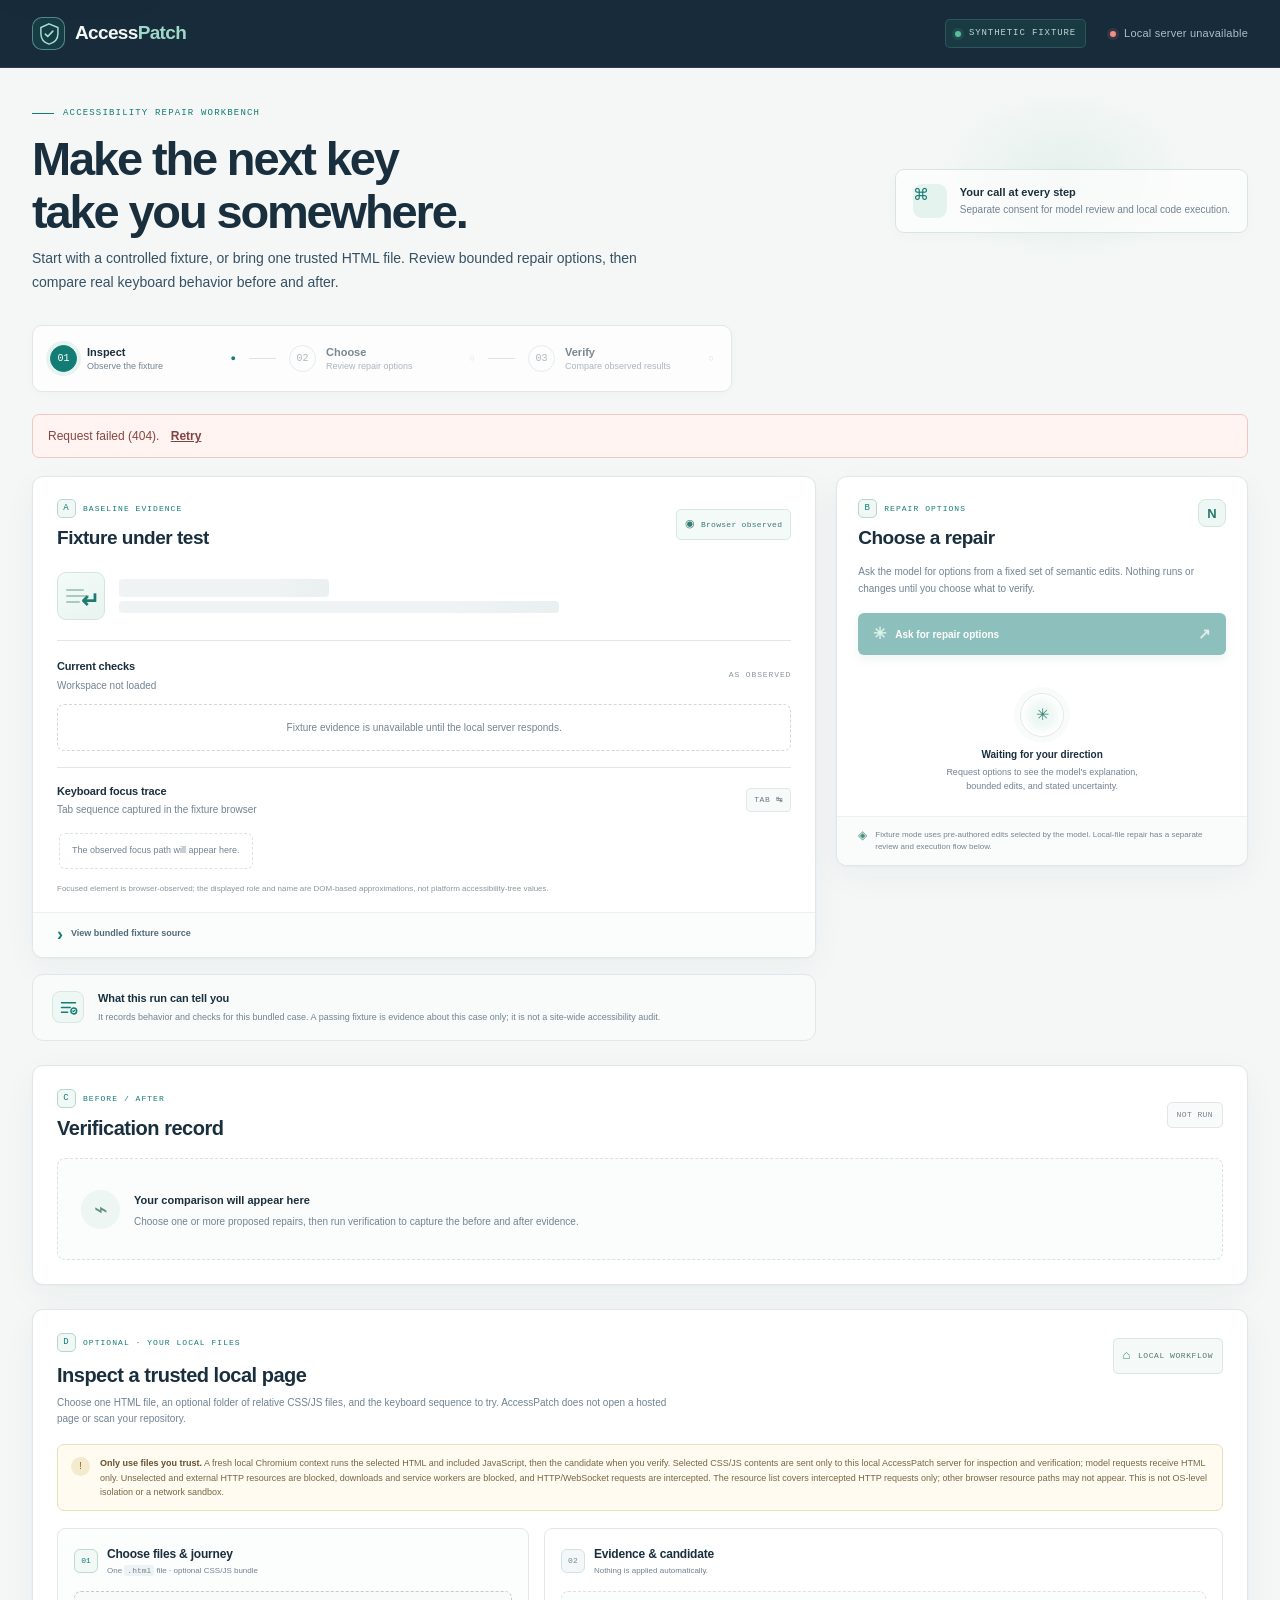
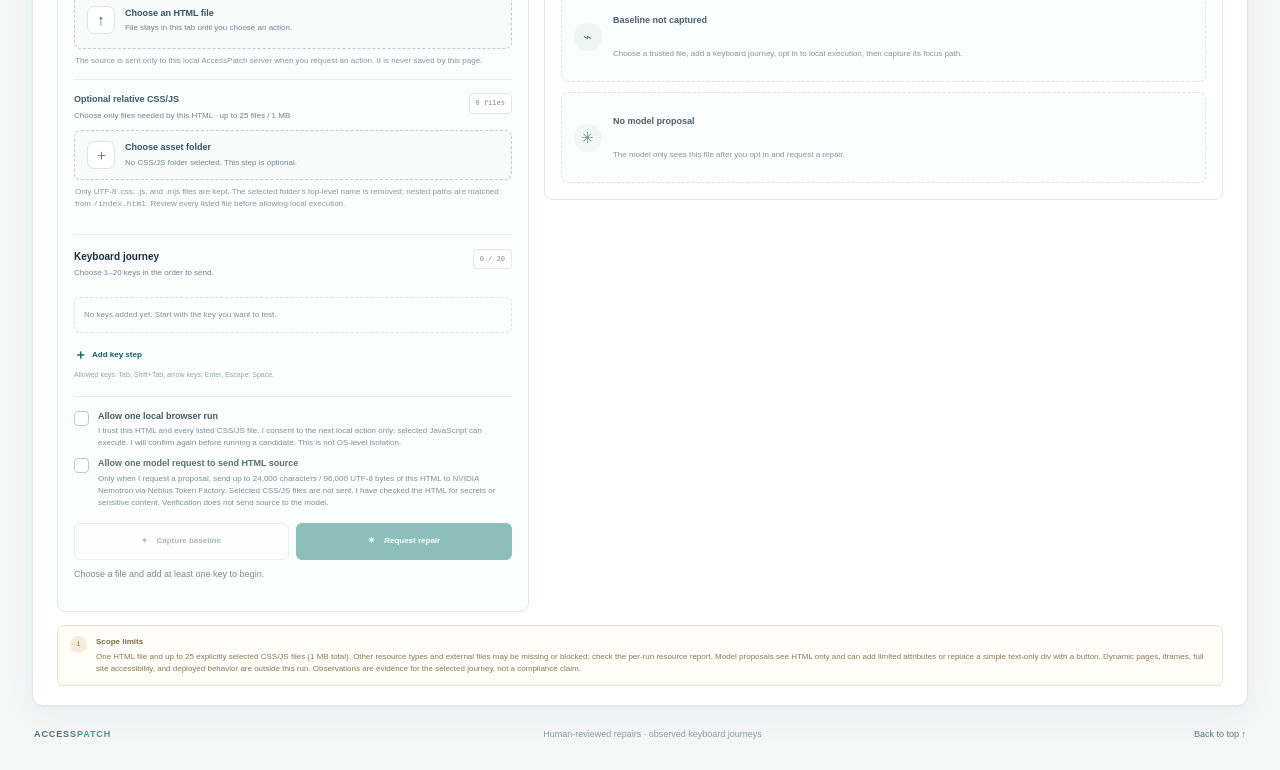
==== commit 51ddc449: "Support selected local page assets" ====
--- a/index.html
+++ b/index.html
@@ -162,16 +162,16 @@
 
     <section class="local-workspace" aria-labelledby="local-heading" id="local-workspace">
       <div class="local-heading-row">
-        <div><p class="section-kicker"><span class="kicker-index">D</span> OPTIONAL · YOUR HTML</p><h2 id="local-heading">Inspect a trusted local file</h2><p class="local-lede">Choose a single HTML file and define the exact keyboard sequence to try. AccessPatch does not open a hosted page or scan your repository.</p></div>
+        <div><p class="section-kicker"><span class="kicker-index">D</span> OPTIONAL · YOUR LOCAL FILES</p><h2 id="local-heading">Inspect a trusted local page</h2><p class="local-lede">Choose one HTML file, an optional folder of relative CSS/JS files, and the keyboard sequence to try. AccessPatch does not open a hosted page or scan your repository.</p></div>
         <span class="local-only-badge"><span aria-hidden="true">⌂</span> LOCAL WORKFLOW</span>
       </div>
       <div class="local-disclosure" role="note">
         <span class="disclosure-icon" aria-hidden="true">!</span>
-        <p><strong>Only use HTML you trust.</strong> A fresh local Chromium context runs the original file and, when you verify, the proposed candidate. JavaScript can execute. HTTP and WebSocket requests are intercepted; downloads and service workers are blocked. This is not OS-level isolation or a network sandbox, and other browser network paths may remain. External assets and network-dependent behavior may not work.</p>
+        <p><strong>Only use files you trust.</strong> A fresh local Chromium context runs the selected HTML and included JavaScript, then the candidate when you verify. Selected CSS/JS contents are sent only to this local AccessPatch server for inspection and verification; model requests receive HTML only. Unselected and external HTTP resources are blocked, downloads and service workers are blocked, and HTTP/WebSocket requests are intercepted. The resource list covers intercepted HTTP requests only; other browser resource paths may not appear. This is not OS-level isolation or a network sandbox.</p>
       </div>
       <div class="local-grid">
         <div class="local-input-panel">
-          <div class="local-panel-title"><span class="local-step">01</span><div><h3>Choose file &amp; journey</h3><p>Single <code>.html</code> file · up to 500 KB</p></div></div>
+          <div class="local-panel-title"><span class="local-step">01</span><div><h3>Choose files &amp; journey</h3><p>One <code>.html</code> file · optional CSS/JS bundle</p></div></div>
           <label class="file-picker" for="html-file">
             <span class="file-picker-icon" aria-hidden="true">↑</span>
             <span><strong>Choose an HTML file</strong><small id="file-selection-status">File stays in this tab until you choose an action.</small></span>
@@ -180,6 +180,19 @@
           <p id="file-help" class="field-help">The source is sent only to this local AccessPatch server when you request an action. It is never saved by this page.</p>
           <p id="file-error" class="field-error" role="status" hidden></p>
 
+          <div class="asset-picker-group">
+            <div class="asset-heading-row"><div><h4>Optional relative CSS/JS</h4><p>Choose only files needed by this HTML · up to 25 files / 1 MB</p></div><span id="asset-count" class="journey-count">0 files</span></div>
+            <label class="file-picker asset-folder-picker" for="asset-folder">
+              <span class="file-picker-icon asset-picker-icon" aria-hidden="true">＋</span>
+              <span><strong>Choose asset folder</strong><small id="asset-selection-status">No CSS/JS folder selected. This step is optional.</small></span>
+              <input id="asset-folder" type="file" webkitdirectory directory multiple accept=".css,.js,.mjs,text/css,text/javascript" aria-describedby="asset-help asset-error">
+            </label>
+            <p id="asset-help" class="field-help">Only UTF-8 .css, .js, and .mjs files are kept. The selected folder’s top-level name is removed; nested paths are matched from <code>/index.html</code>. Review every listed file before allowing local execution.</p>
+            <p id="asset-error" class="field-error" role="status" aria-live="polite" hidden></p>
+            <ul id="asset-list" class="asset-list" aria-label="Selected CSS and JavaScript files"></ul>
+            <button type="button" class="clear-assets-button" id="clear-assets-button" hidden>Clear selected assets</button>
+          </div>
+
           <div class="journey-editor">
             <div class="journey-title-row"><div><h4>Keyboard journey</h4><p>Choose 1–20 keys in the order to send.</p></div><span id="journey-count" class="journey-count">0 / 20</span></div>
             <ol id="journey-steps" class="journey-steps" aria-label="Keyboard journey sequence"></ol>
@@ -189,8 +202,8 @@
           </div>
 
           <div class="consent-block">
-            <label class="consent-label"><input id="run-consent" type="checkbox"><span class="custom-check" aria-hidden="true"></span><span><strong>Allow one local browser run</strong><small>I trust this HTML and consent to the next local action only. JavaScript can execute. I will confirm again before running a candidate. This is not OS-level isolation.</small></span></label>
-            <label class="consent-label model-consent-label"><input id="model-consent" type="checkbox"><span class="custom-check" aria-hidden="true"></span><span><strong>Allow one model request to send source</strong><small>For a repair request, send up to 12,000 characters of this HTML to the configured NVIDIA Nemotron model via Nebius Token Factory. I have checked it for secrets or sensitive content. This is separate from local execution.</small></span></label>
+            <label class="consent-label"><input id="run-consent" type="checkbox"><span class="custom-check" aria-hidden="true"></span><span><strong>Allow one local browser run</strong><small>I trust this HTML and every listed CSS/JS file. I consent to the next local action only; selected JavaScript can execute. I will confirm again before running a candidate. This is not OS-level isolation.</small></span></label>
+            <label class="consent-label model-consent-label"><input id="model-consent" type="checkbox"><span class="custom-check" aria-hidden="true"></span><span><strong>Allow one model request to send HTML source</strong><small>Only when I request a proposal, send up to 24,000 characters / 96,000 UTF-8 bytes of this HTML to NVIDIA Nemotron via Nebius Token Factory. Selected CSS/JS files are not sent. I have checked the HTML for secrets or sensitive content. Verification does not send source to the model.</small></span></label>
           </div>
 
           <div class="local-actions">
@@ -209,14 +222,14 @@
             <div class="local-output-empty subdued-empty"><span aria-hidden="true">✳</span><strong>No model proposal</strong><p>The model only sees this file after you opt in and request a repair.</p></div>
           </div>
           <div id="local-verify-controls" class="local-verify-controls" hidden>
-            <div class="candidate-ready"><span class="candidate-check" aria-hidden="true">✓</span><div><strong>Candidate ready for review</strong><small>Review the full diff above. Verify runs both source versions with your keyboard journey.</small></div></div>
+            <div class="candidate-ready"><span class="candidate-check" aria-hidden="true">✓</span><div><strong>Candidate ready for review</strong><small>Review the full diff above. Verify runs both HTML versions with this keyboard journey and the same selected assets. The HTML download excludes CSS/JS files.</small></div></div>
             <button type="button" class="button button-dark button-full" id="verify-local-button" disabled><span aria-hidden="true">↹</span><span class="button-label">Verify candidate locally</span><span class="button-arrow" aria-hidden="true">→</span></button>
-            <div class="local-download-actions"><button type="button" class="download-button" id="download-candidate-button" hidden>Download verified candidate HTML</button><button type="button" class="download-button" id="download-report-button" hidden>Download evidence report (JSON)</button></div>
+            <div class="local-download-actions"><button type="button" class="download-button" id="download-candidate-button" hidden>Download verified candidate HTML only</button><button type="button" class="download-button" id="download-report-button" hidden>Download evidence report (JSON)</button></div>
           </div>
           <div id="local-verify-output" class="local-output-block local-verify-output" hidden></div>
         </div>
       </div>
-      <div class="local-limitations"><span class="limits-icon" aria-hidden="true">i</span><div><strong>Scope limits</strong><p>One HTML file only. Model proposals can add limited attributes or replace a simple text-only div with a button; they cannot repair a whole site. Dynamic pages, iframes, external assets, network-dependent behavior, and full site accessibility are outside this run. Browser observations are evidence for your selected journey, not a compliance claim.</p></div></div>
+      <div class="local-limitations"><span class="limits-icon" aria-hidden="true">i</span><div><strong>Scope limits</strong><p>One HTML file and up to 25 explicitly selected CSS/JS files (1 MB total). Other resource types and external files may be missing or blocked; check the per-run resource report. Model proposals see HTML only and can add limited attributes or replace a simple text-only div with a button. Dynamic pages, iframes, full site accessibility, and deployed behavior are outside this run. Observations are evidence for the selected journey, not a compliance claim.</p></div></div>
     </section>
 
     <footer class="page-footer"><span class="footer-brand">ACCESS<span>PATCH</span></span><span>Human-reviewed repairs · observed keyboard journeys</span><a href="#main">Back to top ↑</a></footer>
--- a/style.css
+++ b/style.css
@@ -435,6 +435,41 @@
 .field-help, .local-output-empty p, .local-report-heading small, .local-result-heading, .local-compare-summary, .local-limit-list, .local-limitations p { font-size: 8px; }
 .consent-label strong, .local-output-empty strong, .local-report-heading strong, .local-proposal-summary, .local-repair-reason, .local-uncertainty ul, .local-run-banner, .local-compare-heading h4, .local-compare-card .local-checks .result-check-copy strong { font-size: 9px; }
 .consent-label small, .local-checks .result-check-copy strong, .local-checks .result-check-copy p, .local-trace .result-trace-step strong, .attribute-edit code, .local-uncertainty > strong { font-size: 8px; }
+.asset-picker-group { margin-top: 12px; padding-top: 13px; border-top: 1px solid #e8eded; }
+.asset-heading-row { display: flex; align-items: flex-start; justify-content: space-between; gap: 8px; margin-bottom: 8px; }
+.asset-heading-row h4 { margin: 0; color: #3f5964; font-size: 9px; font-weight: 700; }
+.asset-heading-row p { margin: 3px 0 0; color: var(--muted); font-size: 8px; }
+.asset-folder-picker { min-height: 50px; }
+.asset-picker-icon { color: #567d87; }
+.asset-list { display: grid; gap: 4px; margin: 7px 0 0; padding: 0; list-style: none; }
+.asset-file-row { display: flex; justify-content: space-between; align-items: center; gap: 8px; padding: 6px 7px; border: 1px solid #e5ebeb; border-radius: 5px; background: #fff; }
+.asset-file-copy { display: grid; min-width: 0; gap: 2px; }
+.asset-file-path { overflow-wrap: anywhere; color: #49606d; font-family: var(--mono); font-size: 8px; }
+.asset-file-size { color: #86949a; font-size: 7px; }
+.asset-remove-button { width: 24px; height: 24px; flex: 0 0 auto; display: grid; place-items: center; padding: 0; border: 1px solid #e7ebeb; border-radius: 4px; color: #946d68; background: #fff; font-size: 14px; cursor: pointer; }
+.asset-remove-button:hover { border-color: #e1bcb6; background: #fff7f5; }
+.clear-assets-button { margin-top: 6px; padding: 3px 0; border: 0; color: #8a605c; background: none; font-size: 8px; font-weight: 600; text-decoration: underline; cursor: pointer; }
+.field-info { margin: 6px 1px 0; color: #886b38; font-size: 8px; line-height: 1.45; }
+.resource-counts { display: block; margin-top: 3px; color: #6f6040; font-family: var(--mono); font-size: 8px; font-weight: 500; }
+.resource-details { margin: 9px 0; border: 1px solid #e0e8e8; border-radius: 6px; background: #fcfdfd; }
+.resource-summary { display: flex; align-items: center; gap: 7px; padding: 8px 9px; color: #596f79; font-size: 8px; font-weight: 600; cursor: pointer; list-style: none; }
+.resource-summary::-webkit-details-marker { display: none; }
+.resource-summary::after { content: '＋'; margin-left: auto; color: #78918d; font-size: 11px; }
+.resource-details[open] .resource-summary::after { content: '−'; }
+.resource-summary-icon { width: 16px; height: 16px; display: grid; place-items: center; border-radius: 4px; color: #66847d; background: #edf5f2; font-size: 9px; }
+.resource-report-body { display: grid; gap: 6px; padding: 0 8px 8px; }
+.resource-group { padding: 7px 8px; border: 1px solid #e9eeee; border-radius: 5px; background: #fff; }
+.resource-group h5 { margin: 0 0 4px; color: #627780; font-size: 8px; font-weight: 700; }
+.resource-group.is-loaded h5 { color: #357865; }
+.resource-group.is-missing h5 { color: #916d35; }
+.resource-group.is-blocked h5 { color: #865f5a; }
+.resource-list { display: grid; gap: 3px; max-height: 115px; margin: 0; padding-left: 14px; overflow: auto; color: #71838c; font-family: var(--mono); font-size: 7px; line-height: 1.45; }
+.resource-list li { overflow-wrap: anywhere; }
+.resource-empty, .resource-truncated { margin: 0; color: #87969b; font-size: 7px; line-height: 1.4; }
+.resource-more, .resource-truncated { color: #8a7044; }
+.local-compare-card .resource-details { margin: 6px 0; }
+.local-compare-card .resource-summary { padding: 6px; font-size: 7px; }
+.local-compare-card .resource-report-body { padding: 0 6px 6px; }
 
 @media (max-width: 980px) {
   .page-shell { width: min(100% - 40px, 800px); }
